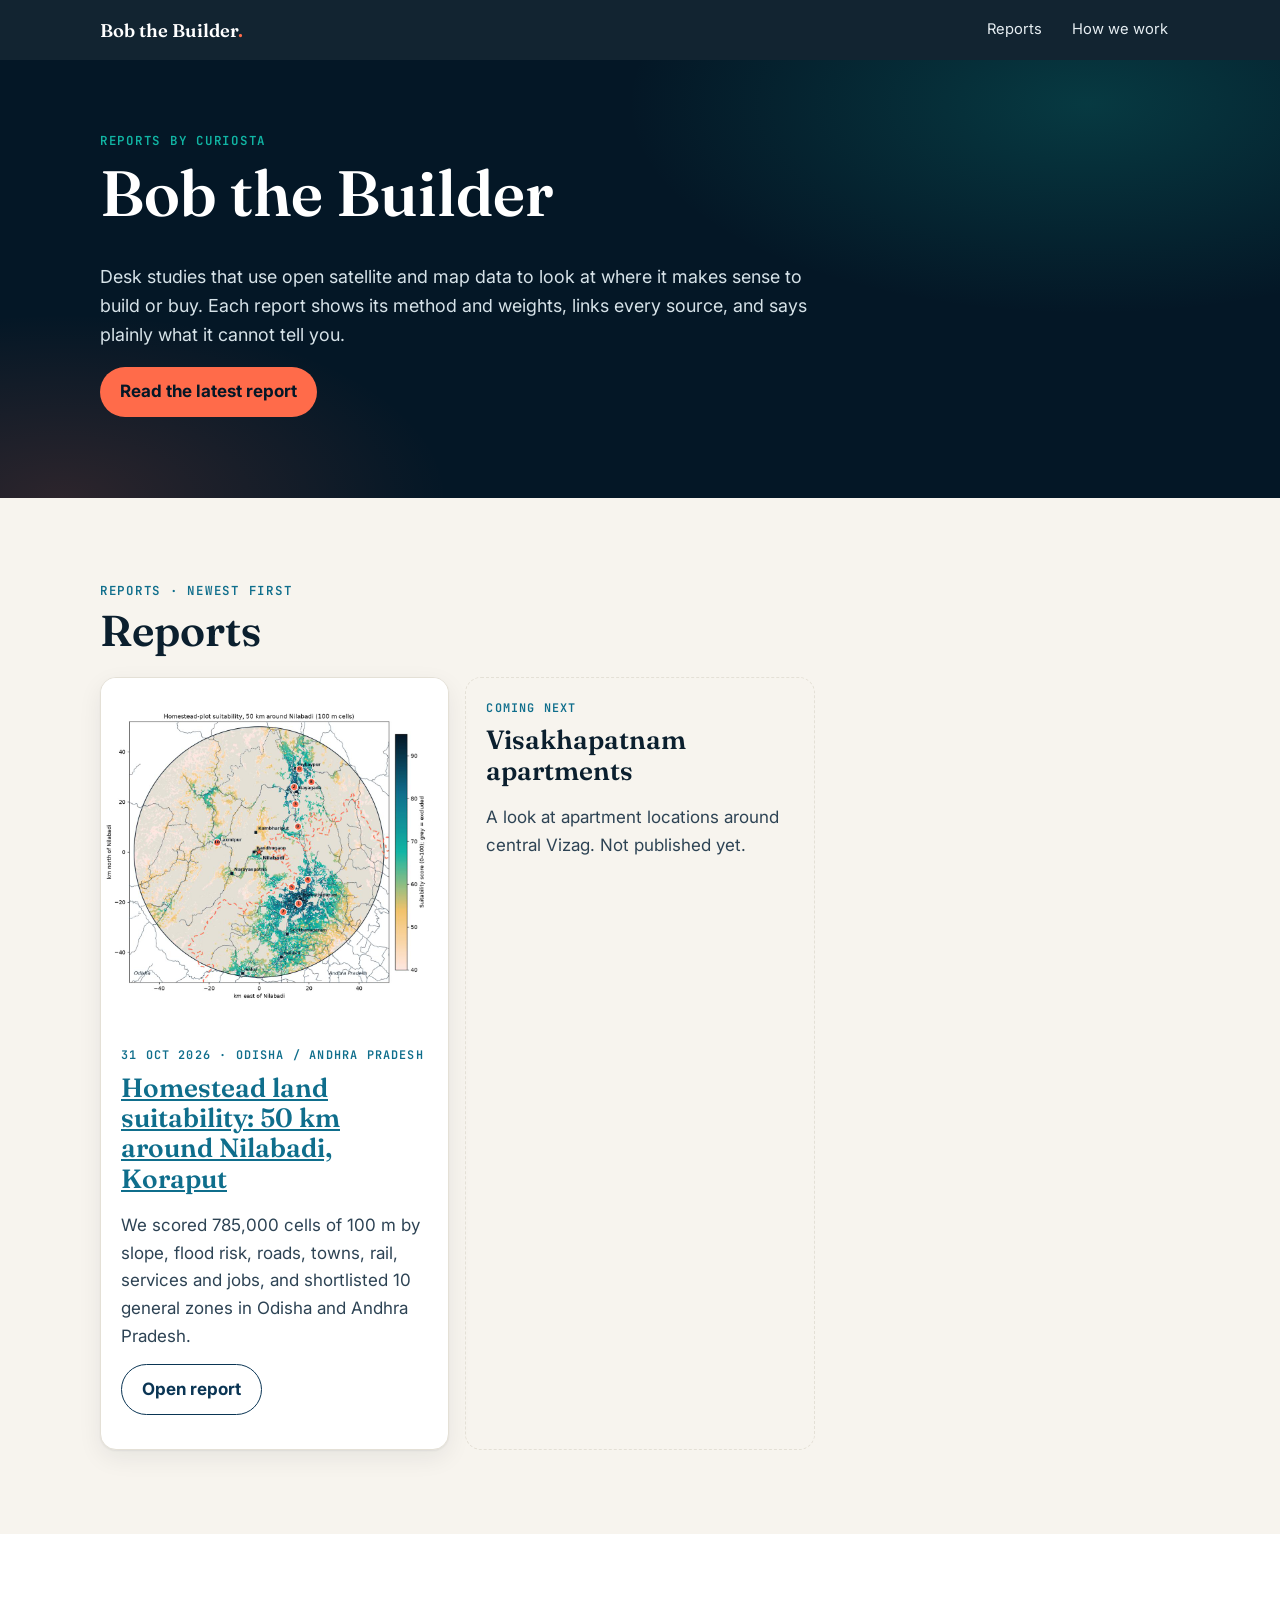
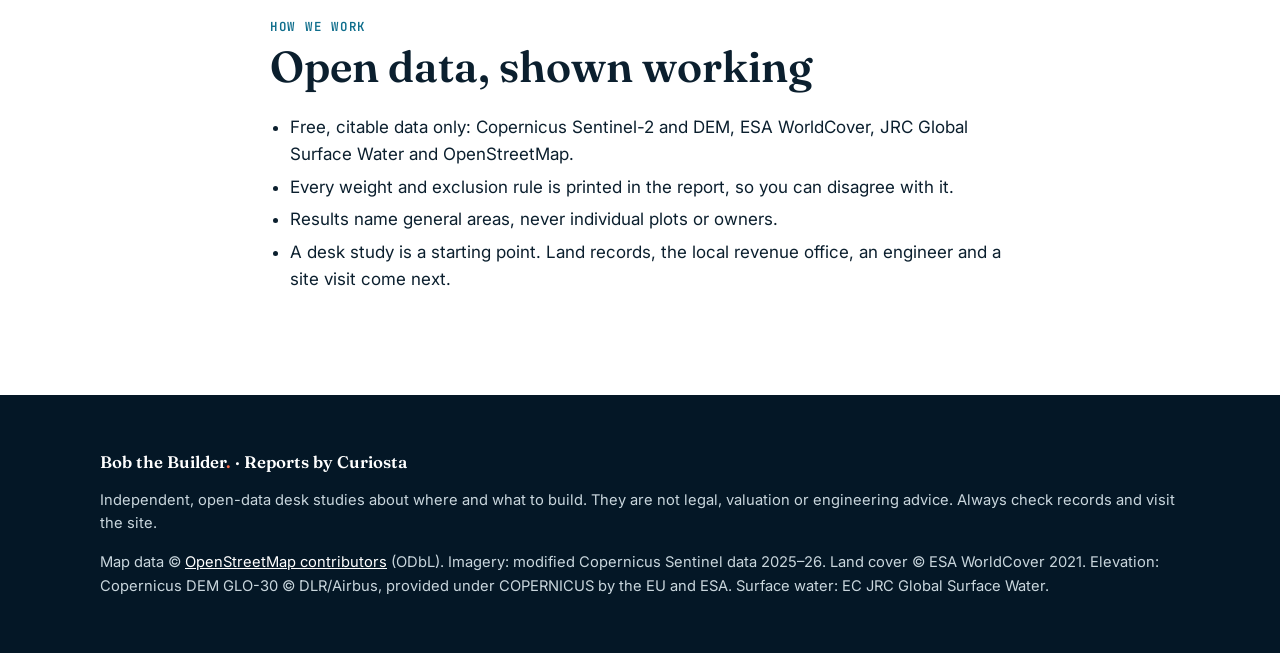
==== index.html @ 48f75773 "Add Bob reports site with Nilabadi 50 km land-suitability report" ====
<!doctype html><html lang="en"><head><meta charset="utf-8"><meta name="viewport" content="width=device-width,initial-scale=1">
<title>Bob the Builder · Reports by Curiosta</title><meta name="description" content="Open-data reports on where to build homes and buy property: satellite land-suitability studies, maps and checklists."><link rel="canonical" href="https://bob.curiosta.com/">
<meta property="og:type" content="website"><meta property="og:site_name" content="Bob the Builder · Reports by Curiosta"><meta property="og:title" content="Bob the Builder · Reports by Curiosta"><meta property="og:description" content="Open-data reports on where to build homes and buy property: satellite land-suitability studies, maps and checklists."><meta property="og:url" content="https://bob.curiosta.com/"><meta property="og:image" content="https://bob.curiosta.com/reports/nilabadi-50km-land/img/map_suit.jpg">
<meta name="twitter:card" content="summary_large_image"><meta name="theme-color" content="#041726">
<link rel="icon" href="/favicon.svg" type="image/svg+xml"><link rel="preconnect" href="https://fonts.googleapis.com"><link rel="preconnect" href="https://fonts.gstatic.com" crossorigin><link rel="stylesheet" href="https://fonts.googleapis.com/css2?family=Fraunces:ital,opsz,wght@0,9..144,400;0,9..144,600;1,9..144,500&family=Inter:wght@400;500;600;700;800&family=JetBrains+Mono:wght@500;600;700&display=swap"><link rel="stylesheet" href="/assets/style.css"></head><body><a class="skip" href="#main">Skip to content</a><nav class="top" aria-label="Main"><div class="wrap"><a class="brand" href="/">Bob the Builder<span>.</span></a><div class="navlinks"><a href="#reports">Reports</a><a href="#method">How we work</a></div></div></nav><header class="hero"><div class="wrap"><p class="eyebrow">Reports by Curiosta</p><h1>Bob the Builder</h1>
<p class="lead">Desk studies that use open satellite and map data to look at where it makes sense to build or buy. Each report shows its method and weights, links every source, and says plainly what it cannot tell you.</p>
<p><a class="btn btn-primary" href="/reports/nilabadi-50km-land/">Read the latest report</a></p></div></header>
<main id="main"><section class="block" id="reports"><div class="wrap"><p class="eyebrow">Reports · newest first</p><h2>Reports</h2><div class="grid">
<article class="card"><a href="/reports/nilabadi-50km-land/"><img src="/reports/nilabadi-50km-land/img/map_suit.jpg" alt="Suitability map of the 50 km circle around Nilabadi, with ten numbered zones" width="1040" height="1040" loading="lazy"></a>
<div class="body"><p class="tag">31 Oct 2026 · Odisha / Andhra Pradesh</p><h3><a href="/reports/nilabadi-50km-land/">Homestead land suitability: 50 km around Nilabadi, Koraput</a></h3>
<p>We scored 785,000 cells of 100 m by slope, flood risk, roads, towns, rail, services and jobs, and shortlisted 10 general zones in Odisha and Andhra Pradesh.</p>
<p style="margin-top:auto"><a class="btn btn-ghost" href="/reports/nilabadi-50km-land/">Open report</a></p></div></article>
<article class="card soon"><div class="body"><p class="tag">Coming next</p><h3>Visakhapatnam apartments</h3><p>A look at apartment locations around central Vizag. Not published yet.</p></div></article>
</div></div></section>
<section class="block alt" id="method"><div class="wrap narrow"><p class="eyebrow">How we work</p><h2>Open data, shown working</h2>
<ul class="clean"><li>Free, citable data only: Copernicus Sentinel-2 and DEM, ESA WorldCover, JRC Global Surface Water and OpenStreetMap.</li>
<li>Every weight and exclusion rule is printed in the report, so you can disagree with it.</li><li>Results name general areas, never individual plots or owners.</li>
<li>A desk study is a starting point. Land records, the local revenue office, an engineer and a site visit come next.</li></ul></div></section></main><footer><div class="wrap"><p class="brand">Bob the Builder<span style="color:var(--coral)">.</span> · Reports by Curiosta</p>
<p>Independent, open-data desk studies about where and what to build. They are not legal, valuation or engineering advice. Always check records and visit the site.</p>
<p>Map data © <a href="https://www.openstreetmap.org/copyright">OpenStreetMap contributors</a> (ODbL). Imagery: modified Copernicus Sentinel data 2025–26. Land cover © ESA WorldCover 2021. Elevation: Copernicus DEM GLO-30 © DLR/Airbus, provided under COPERNICUS by the EU and ESA. Surface water: EC JRC Global Surface Water.</p></div></footer></body></html>
---- assets/style.css ----
:root{--ink:#0b1f2e;--ink-2:#2d4354;--muted:#5d7180;--sea-900:#041726;--sea-800:#06243a;--sea-700:#0a3554;--sea-500:#0f6e8c;--teal:#11b5a4;--teal-soft:#d8f3ef;--coral:#ff6b4a;--coral-soft:#ffe7e0;--sand:#f7f4ee;--card:#fff;--line:#e4e0d6;--ok:#14866d;--bad:#c2412d;--radius:16px;--nav-h:60px;
--serif:"Fraunces",Georgia,serif;--sans:"Inter",system-ui,-apple-system,Segoe UI,Roboto,sans-serif;--mono:"JetBrains Mono",ui-monospace,Menlo,monospace;
--shadow:0 1px 2px rgba(4,23,38,.06),0 8px 24px rgba(4,23,38,.07)}
*{box-sizing:border-box}html{scroll-behavior:smooth;scroll-padding-top:calc(var(--nav-h) + 12px)}
body{margin:0;background:var(--sand);color:var(--ink);font:17px/1.62 var(--sans);overflow-x:hidden}
@media(max-width:640px){body{font-size:16px}}
img{max-width:100%;height:auto;display:block}
a{color:var(--sea-500)}a:hover{color:var(--sea-700)}
h1,h2,h3{font-family:var(--serif);font-weight:600;line-height:1.15;margin:0 0 .5em;color:inherit}
h1{font-size:clamp(2.3rem,5vw,4rem)}.page-hero h1{font-size:clamp(2rem,4.4vw,3.3rem)}
h2{font-size:clamp(1.9rem,3.4vw,2.7rem)}h3{font-size:clamp(1.3rem,2.2vw,1.65rem)}h4{font:700 1.1rem var(--sans);margin:0 0 .4em}
.wrap{max-width:1120px;margin:0 auto;padding:0 20px}.narrow{max-width:780px}
.eyebrow{font:600 .78rem var(--mono);text-transform:uppercase;letter-spacing:.14em;color:var(--sea-500);margin:0 0 .6em}
.dark .eyebrow,.hero .eyebrow{color:var(--teal)}
.skip{position:absolute;left:-999px}.skip:focus{left:12px;top:12px;z-index:100;background:#fff;padding:8px 12px;border-radius:8px}
nav.top{position:sticky;top:0;z-index:50;background:rgba(4,23,38,.94);backdrop-filter:blur(8px);color:#fff;min-height:var(--nav-h)}
nav.top .wrap{display:flex;align-items:center;gap:20px;min-height:var(--nav-h);flex-wrap:wrap}
.brand{font:600 1.15rem var(--serif);color:#fff;text-decoration:none;white-space:nowrap}.brand span{color:var(--coral)}
.navlinks{display:flex;gap:6px;overflow-x:auto;scrollbar-width:none;margin-left:auto}
.navlinks a{color:#e6eef2;text-decoration:none;font-size:.92rem;padding:6px 12px;border-radius:999px;white-space:nowrap}
.navlinks a:hover,.navlinks a:focus{background:var(--sea-700);color:#fff}
@media(max-width:700px){.navlinks{margin-left:0;width:100%;padding-bottom:8px}}
.hero{background:radial-gradient(60% 80% at 85% 10%,rgba(17,181,164,.22),transparent 60%),radial-gradient(50% 70% at 5% 100%,rgba(255,107,74,.16),transparent 60%),var(--sea-900);color:#fff;padding:72px 0 64px}
.hero p.lead{color:#d6e2e8;font-size:1.12rem;max-width:720px}
.hero .meta{font:500 .85rem var(--mono);color:#b9cbd4}
section.block{padding:84px 0}@media(max-width:640px){section.block{padding:56px 0}}
.block.alt{background:#fff}.block.dark{background:var(--sea-900);color:#fff}
.grid{display:grid;grid-template-columns:repeat(3,1fr);gap:16px}
@media(max-width:960px){.grid{grid-template-columns:repeat(2,1fr)}}@media(max-width:640px){.grid{grid-template-columns:1fr}}
.card{background:var(--card);border:1px solid var(--line);border-radius:var(--radius);box-shadow:var(--shadow);overflow:hidden;display:flex;flex-direction:column;transition:transform .2s}
.card:hover{transform:translateY(-2px)}.card .body{padding:18px 20px 20px;flex:1;display:flex;flex-direction:column}
.card p{color:var(--ink-2);margin:.3em 0 .8em}.card .tag{font:600 .74rem var(--mono);color:var(--sea-500);text-transform:uppercase;letter-spacing:.1em}
.card.soon{background:transparent;border-style:dashed;box-shadow:none}
.btn{display:inline-block;padding:11px 20px;border-radius:999px;font-weight:700;text-decoration:none;transition:background .2s}
.btn-primary{background:var(--coral);color:var(--sea-900)}.btn-primary:hover{background:#ff8466;color:var(--sea-900)}
.btn-ghost{border:1.5px solid currentColor;color:var(--sea-700)}.hero .btn-ghost{color:#fff}
.callout{background:var(--coral-soft);border-left:4px solid var(--bad);border-radius:12px;padding:16px 20px;margin:20px 0}
.callout.info{background:var(--teal-soft);border-left-color:var(--sea-500)}
.callout h4{margin-top:0}
figure{margin:24px 0}figcaption{font-size:.9rem;color:var(--muted);margin-top:8px}
figure img{border-radius:12px;border:1px solid var(--line)}
.tablewrap{overflow-x:auto;border:1px solid var(--line);border-radius:12px;background:#fff;margin:20px 0}
table{border-collapse:collapse;width:100%;font-size:.88rem}
th,td{padding:9px 10px;border-bottom:1px solid var(--line);text-align:left;vertical-align:top}
th{background:var(--sea-900);color:#fff;font-weight:600;position:sticky;top:0;white-space:nowrap}
td.num{text-align:right;font-variant-numeric:tabular-nums;white-space:nowrap}tr.bench td{background:var(--teal-soft)}
.score{font:700 .95rem var(--mono);color:var(--sea-700)}
#map{height:560px;border-radius:var(--radius);border:1px solid var(--line);margin:20px 0;z-index:1}
@media(max-width:640px){#map{height:420px}}
.zone{display:grid;grid-template-columns:220px 1fr;gap:20px;background:#fff;border:1px solid var(--line);border-radius:var(--radius);padding:18px;margin:16px 0}
.zone img{border-radius:10px;width:220px}
@media(max-width:640px){.zone{grid-template-columns:minmax(0,1fr)}.zone img{width:100%}}
.zone>div{min-width:0;overflow-wrap:anywhere}.zone dd{min-width:0}
.navlinks{min-width:0;max-width:100%}nav.top .wrap>*{min-width:0}
.zone dl{display:grid;grid-template-columns:max-content 1fr;gap:2px 14px;margin:8px 0;font-size:.9rem}
.zone dt{color:var(--muted)}.zone dd{margin:0}
.pro{color:var(--ok)}.con{color:var(--bad)}
ul.clean{padding-left:1.2em}ul.clean li{margin:.3em 0}
code{font:500 .88em var(--mono);background:var(--teal-soft);padding:1px 5px;border-radius:4px}
footer{background:var(--sea-900);color:#c9d6dd;padding:40px 0;font-size:.92rem}
footer a{color:#fff}footer .brand{font-size:1.05rem}
.toc{display:flex;flex-wrap:wrap;gap:8px;margin:20px 0 0}.toc a{background:var(--sea-700);color:#fff;text-decoration:none;padding:6px 12px;border-radius:999px;font-size:.88rem}
footer{overflow-wrap:anywhere}footer .wrap>*{min-width:0}
footer .brand{white-space:normal}
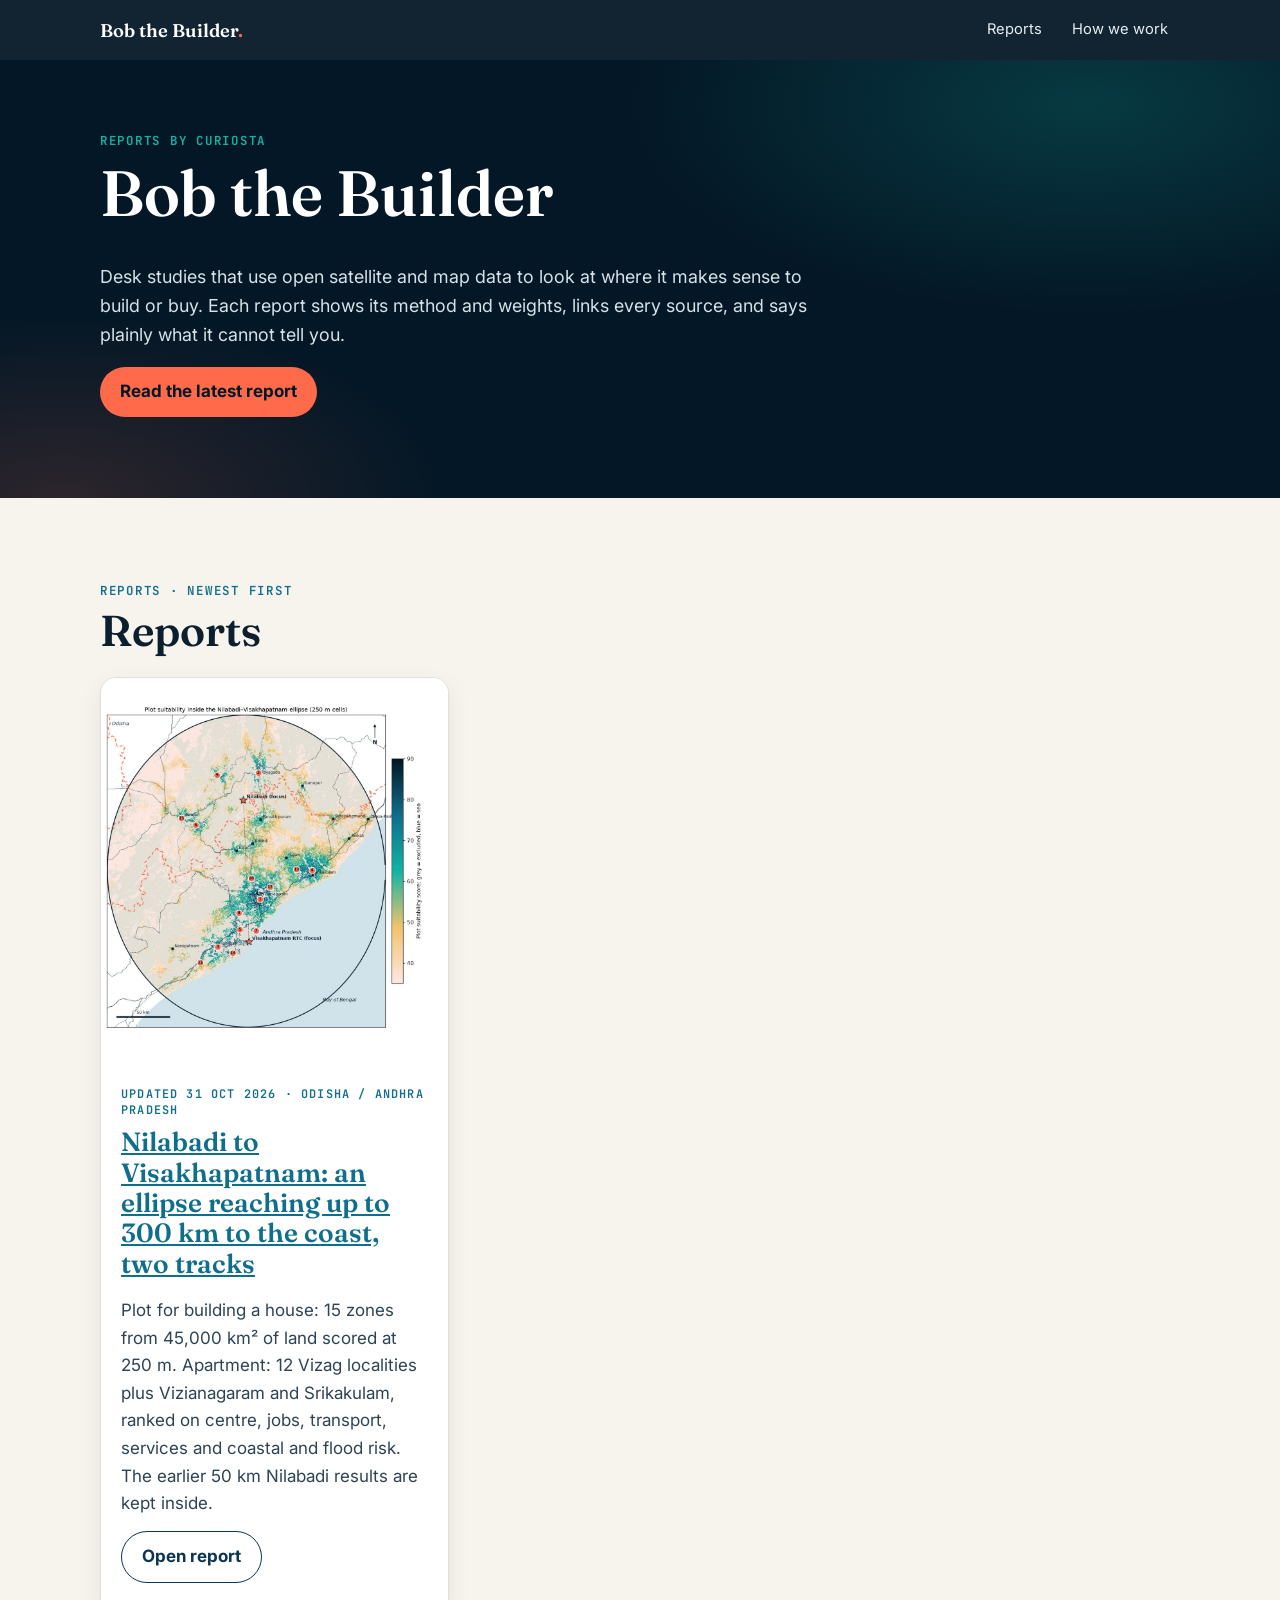
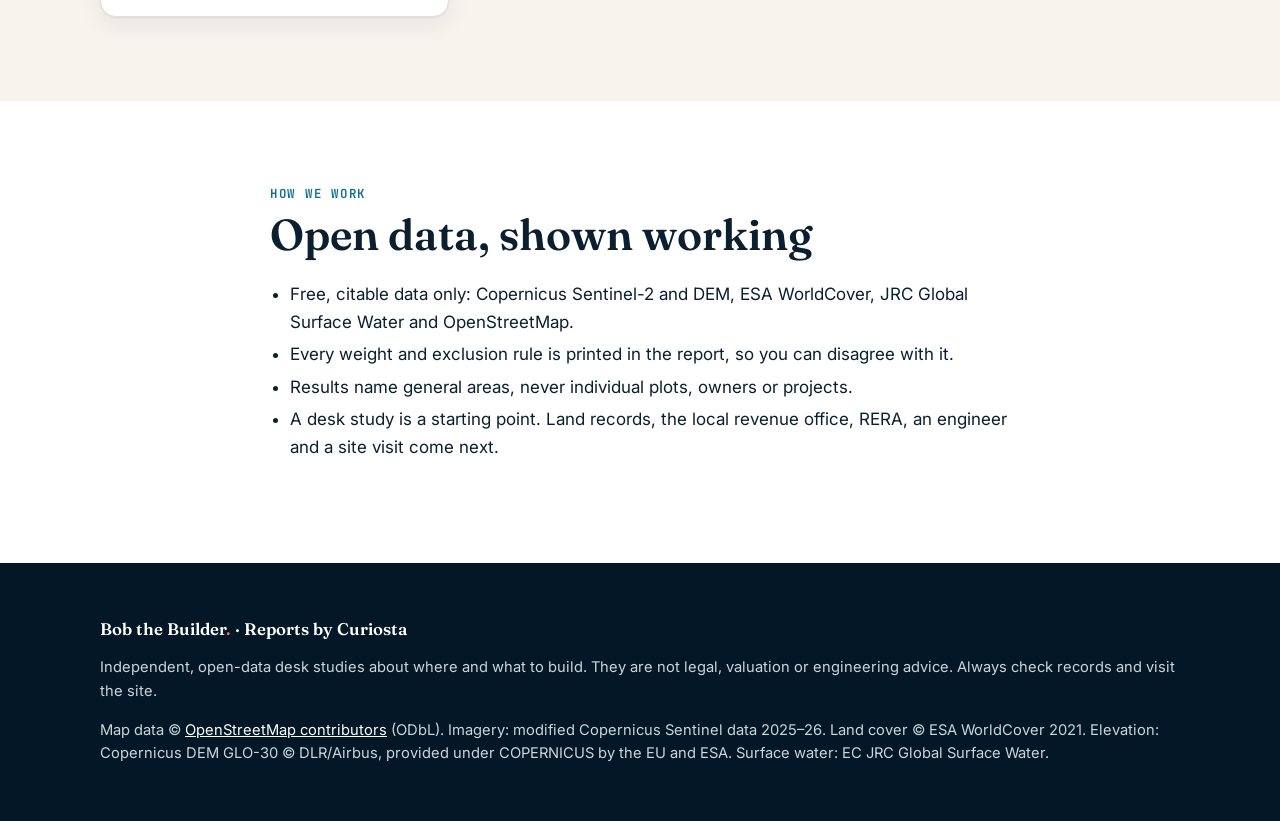
==== commit c446b2c6: "Expand Nilabadi report to 300 km Nilabadi–Vizag ellipse with plot and apartment tracks" ====
--- a/index.html
+++ b/index.html
@@ -1,20 +1,19 @@
 <!doctype html><html lang="en"><head><meta charset="utf-8"><meta name="viewport" content="width=device-width,initial-scale=1">
 <title>Bob the Builder · Reports by Curiosta</title><meta name="description" content="Open-data reports on where to build homes and buy property: satellite land-suitability studies, maps and checklists."><link rel="canonical" href="https://bob.curiosta.com/">
-<meta property="og:type" content="website"><meta property="og:site_name" content="Bob the Builder · Reports by Curiosta"><meta property="og:title" content="Bob the Builder · Reports by Curiosta"><meta property="og:description" content="Open-data reports on where to build homes and buy property: satellite land-suitability studies, maps and checklists."><meta property="og:url" content="https://bob.curiosta.com/"><meta property="og:image" content="https://bob.curiosta.com/reports/nilabadi-50km-land/img/map_suit.jpg">
+<meta property="og:type" content="website"><meta property="og:site_name" content="Bob the Builder · Reports by Curiosta"><meta property="og:title" content="Bob the Builder · Reports by Curiosta"><meta property="og:description" content="Open-data reports on where to build homes and buy property: satellite land-suitability studies, maps and checklists."><meta property="og:url" content="https://bob.curiosta.com/"><meta property="og:image" content="https://bob.curiosta.com/reports/nilabadi-50km-land/img/e2-map-suit.jpg">
 <meta name="twitter:card" content="summary_large_image"><meta name="theme-color" content="#041726">
 <link rel="icon" href="/favicon.svg" type="image/svg+xml"><link rel="preconnect" href="https://fonts.googleapis.com"><link rel="preconnect" href="https://fonts.gstatic.com" crossorigin><link rel="stylesheet" href="https://fonts.googleapis.com/css2?family=Fraunces:ital,opsz,wght@0,9..144,400;0,9..144,600;1,9..144,500&family=Inter:wght@400;500;600;700;800&family=JetBrains+Mono:wght@500;600;700&display=swap"><link rel="stylesheet" href="/assets/style.css"></head><body><a class="skip" href="#main">Skip to content</a><nav class="top" aria-label="Main"><div class="wrap"><a class="brand" href="/">Bob the Builder<span>.</span></a><div class="navlinks"><a href="#reports">Reports</a><a href="#method">How we work</a></div></div></nav><header class="hero"><div class="wrap"><p class="eyebrow">Reports by Curiosta</p><h1>Bob the Builder</h1>
 <p class="lead">Desk studies that use open satellite and map data to look at where it makes sense to build or buy. Each report shows its method and weights, links every source, and says plainly what it cannot tell you.</p>
 <p><a class="btn btn-primary" href="/reports/nilabadi-50km-land/">Read the latest report</a></p></div></header>
 <main id="main"><section class="block" id="reports"><div class="wrap"><p class="eyebrow">Reports · newest first</p><h2>Reports</h2><div class="grid">
-<article class="card"><a href="/reports/nilabadi-50km-land/"><img src="/reports/nilabadi-50km-land/img/map_suit.jpg" alt="Suitability map of the 50 km circle around Nilabadi, with ten numbered zones" width="1040" height="1040" loading="lazy"></a>
-<div class="body"><p class="tag">31 Oct 2026 · Odisha / Andhra Pradesh</p><h3><a href="/reports/nilabadi-50km-land/">Homestead land suitability: 50 km around Nilabadi, Koraput</a></h3>
-<p>We scored 785,000 cells of 100 m by slope, flood risk, roads, towns, rail, services and jobs, and shortlisted 10 general zones in Odisha and Andhra Pradesh.</p>
+<article class="card"><a href="/reports/nilabadi-50km-land/"><img src="/reports/nilabadi-50km-land/img/e2-map-suit.jpg" alt="Suitability map of the ellipse from Nilabadi to Visakhapatnam, with 15 numbered zones" width="1080" height="1200" loading="lazy"></a>
+<div class="body"><p class="tag">Updated 31 Oct 2026 · Odisha / Andhra Pradesh</p><h3><a href="/reports/nilabadi-50km-land/">Nilabadi to Visakhapatnam: an ellipse reaching up to 300 km to the coast, two tracks</a></h3>
+<p>Plot for building a house: 15 zones from 45,000 km² of land scored at 250 m. Apartment: 12 Vizag localities plus Vizianagaram and Srikakulam, ranked on centre, jobs, transport, services and coastal and flood risk. The earlier 50 km Nilabadi results are kept inside.</p>
 <p style="margin-top:auto"><a class="btn btn-ghost" href="/reports/nilabadi-50km-land/">Open report</a></p></div></article>
-<article class="card soon"><div class="body"><p class="tag">Coming next</p><h3>Visakhapatnam apartments</h3><p>A look at apartment locations around central Vizag. Not published yet.</p></div></article>
 </div></div></section>
 <section class="block alt" id="method"><div class="wrap narrow"><p class="eyebrow">How we work</p><h2>Open data, shown working</h2>
 <ul class="clean"><li>Free, citable data only: Copernicus Sentinel-2 and DEM, ESA WorldCover, JRC Global Surface Water and OpenStreetMap.</li>
-<li>Every weight and exclusion rule is printed in the report, so you can disagree with it.</li><li>Results name general areas, never individual plots or owners.</li>
-<li>A desk study is a starting point. Land records, the local revenue office, an engineer and a site visit come next.</li></ul></div></section></main><footer><div class="wrap"><p class="brand">Bob the Builder<span style="color:var(--coral)">.</span> · Reports by Curiosta</p>
+<li>Every weight and exclusion rule is printed in the report, so you can disagree with it.</li><li>Results name general areas, never individual plots, owners or projects.</li>
+<li>A desk study is a starting point. Land records, the local revenue office, RERA, an engineer and a site visit come next.</li></ul></div></section></main><footer><div class="wrap"><p class="brand">Bob the Builder<span style="color:var(--coral)">.</span> · Reports by Curiosta</p>
 <p>Independent, open-data desk studies about where and what to build. They are not legal, valuation or engineering advice. Always check records and visit the site.</p>
 <p>Map data © <a href="https://www.openstreetmap.org/copyright">OpenStreetMap contributors</a> (ODbL). Imagery: modified Copernicus Sentinel data 2025–26. Land cover © ESA WorldCover 2021. Elevation: Copernicus DEM GLO-30 © DLR/Airbus, provided under COPERNICUS by the EU and ESA. Surface water: EC JRC Global Surface Water.</p></div></footer></body></html>
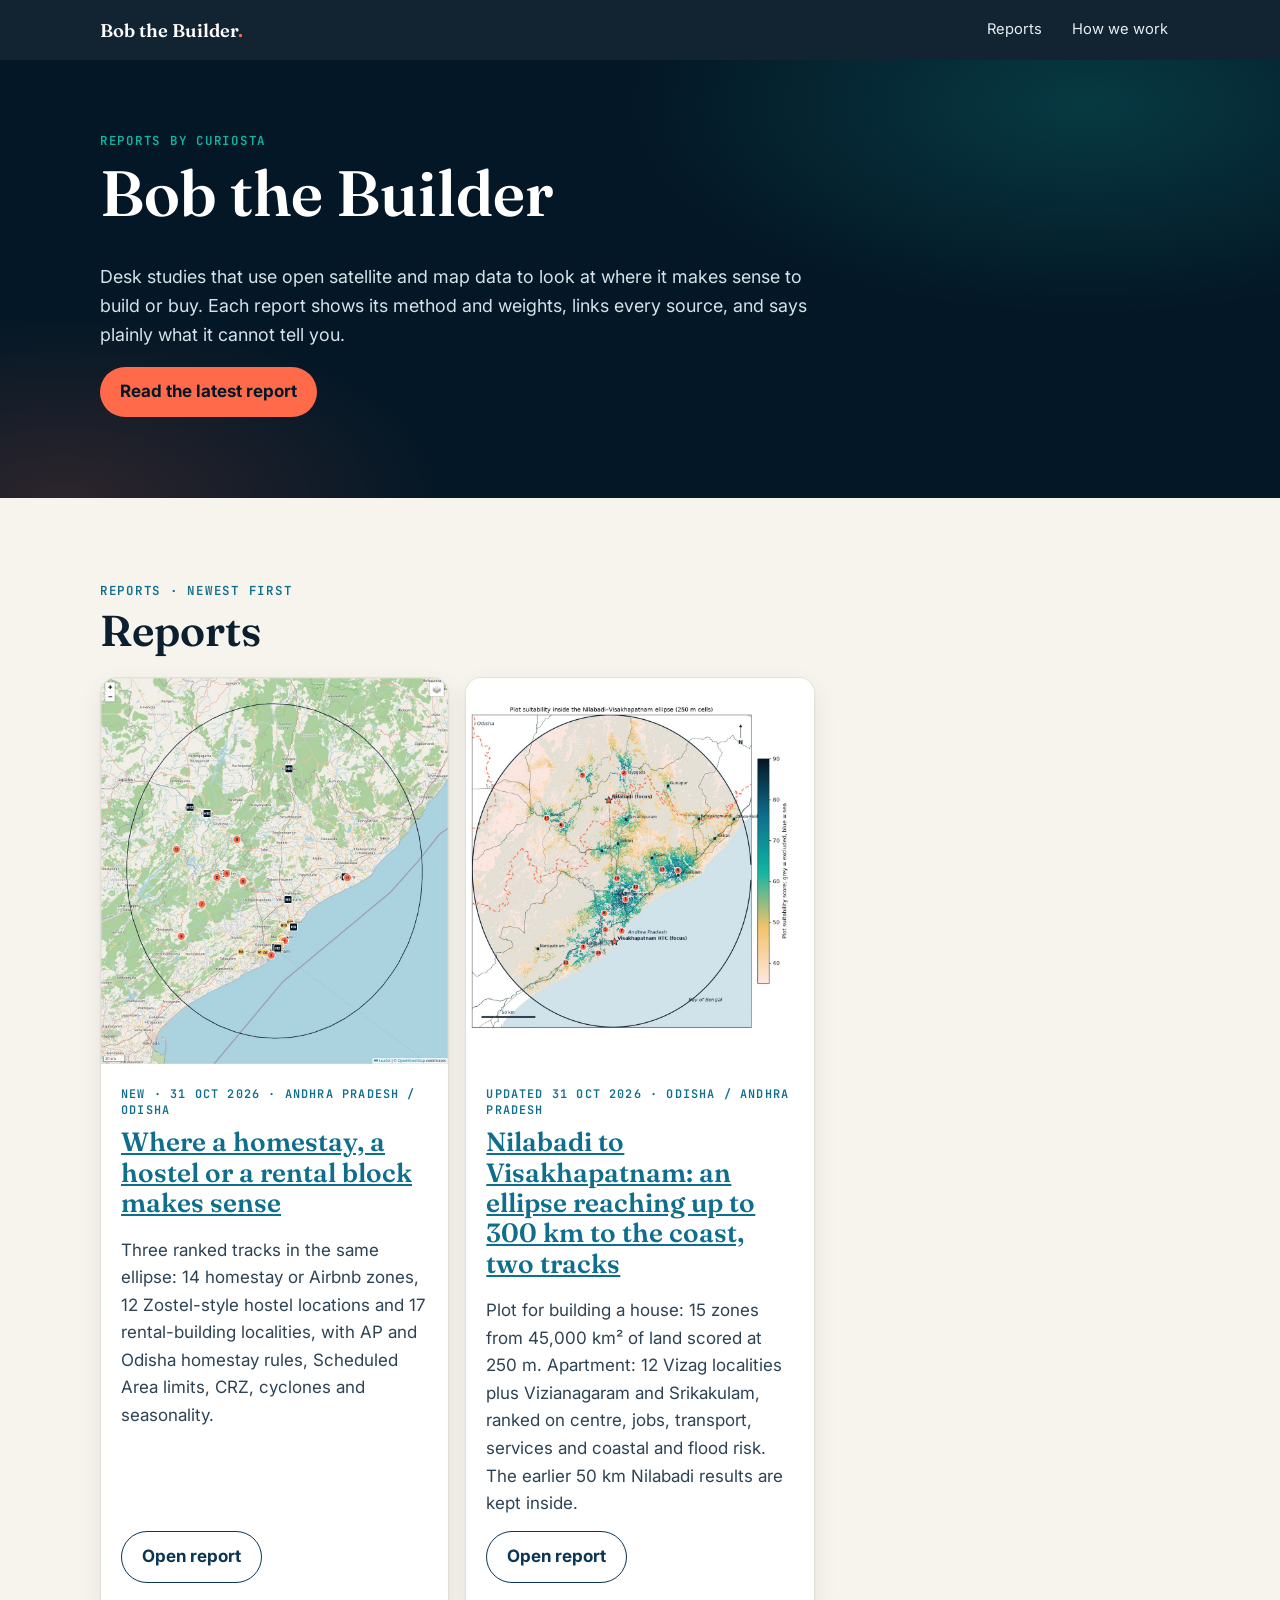
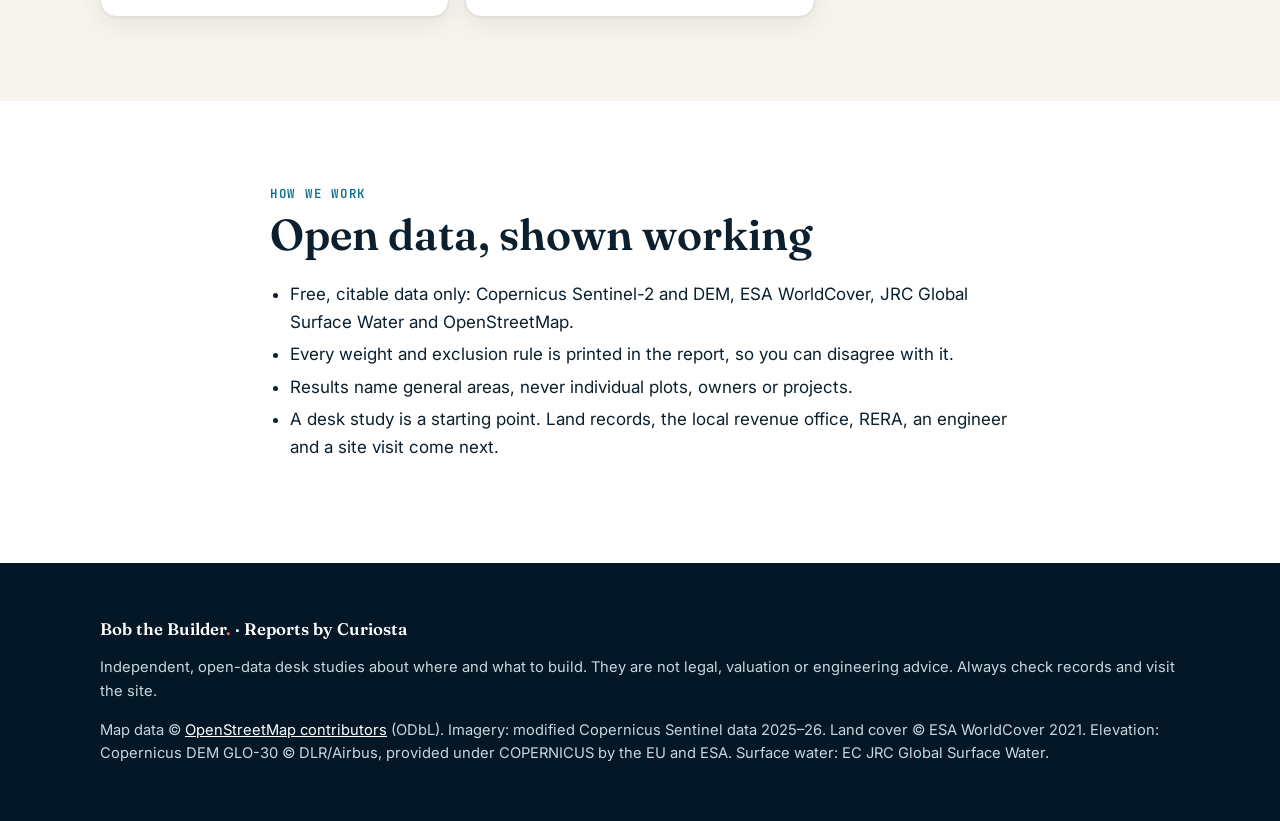
==== commit 657f8b37: "Add stay-and-rental-sites report (homestay, hostel, rental-building tracks) and cross-link from home" ====
--- a/index.html
+++ b/index.html
@@ -4,8 +4,12 @@
 <meta name="twitter:card" content="summary_large_image"><meta name="theme-color" content="#041726">
 <link rel="icon" href="/favicon.svg" type="image/svg+xml"><link rel="preconnect" href="https://fonts.googleapis.com"><link rel="preconnect" href="https://fonts.gstatic.com" crossorigin><link rel="stylesheet" href="https://fonts.googleapis.com/css2?family=Fraunces:ital,opsz,wght@0,9..144,400;0,9..144,600;1,9..144,500&family=Inter:wght@400;500;600;700;800&family=JetBrains+Mono:wght@500;600;700&display=swap"><link rel="stylesheet" href="/assets/style.css"></head><body><a class="skip" href="#main">Skip to content</a><nav class="top" aria-label="Main"><div class="wrap"><a class="brand" href="/">Bob the Builder<span>.</span></a><div class="navlinks"><a href="#reports">Reports</a><a href="#method">How we work</a></div></div></nav><header class="hero"><div class="wrap"><p class="eyebrow">Reports by Curiosta</p><h1>Bob the Builder</h1>
 <p class="lead">Desk studies that use open satellite and map data to look at where it makes sense to build or buy. Each report shows its method and weights, links every source, and says plainly what it cannot tell you.</p>
-<p><a class="btn btn-primary" href="/reports/nilabadi-50km-land/">Read the latest report</a></p></div></header>
+<p><a class="btn btn-primary" href="/reports/stay-and-rental-sites/">Read the latest report</a></p></div></header>
 <main id="main"><section class="block" id="reports"><div class="wrap"><p class="eyebrow">Reports · newest first</p><h2>Reports</h2><div class="grid">
+<article class="card"><a href="/reports/stay-and-rental-sites/"><img src="/reports/stay-and-rental-sites/img/stay-map.jpg" alt="Map of the Nilabadi to Visakhapatnam ellipse with ranked homestay, hostel and rental zones" width="1080" height="1200" loading="lazy"></a>
+<div class="body"><p class="tag">New · 31 Oct 2026 · Andhra Pradesh / Odisha</p><h3><a href="/reports/stay-and-rental-sites/">Where a homestay, a hostel or a rental block makes sense</a></h3>
+<p>Three ranked tracks in the same ellipse: 14 homestay or Airbnb zones, 12 Zostel-style hostel locations and 17 rental-building localities, with AP and Odisha homestay rules, Scheduled Area limits, CRZ, cyclones and seasonality.</p>
+<p style="margin-top:auto"><a class="btn btn-ghost" href="/reports/stay-and-rental-sites/">Open report</a></p></div></article>
 <article class="card"><a href="/reports/nilabadi-50km-land/"><img src="/reports/nilabadi-50km-land/img/e2-map-suit.jpg" alt="Suitability map of the ellipse from Nilabadi to Visakhapatnam, with 15 numbered zones" width="1080" height="1200" loading="lazy"></a>
 <div class="body"><p class="tag">Updated 31 Oct 2026 · Odisha / Andhra Pradesh</p><h3><a href="/reports/nilabadi-50km-land/">Nilabadi to Visakhapatnam: an ellipse reaching up to 300 km to the coast, two tracks</a></h3>
 <p>Plot for building a house: 15 zones from 45,000 km² of land scored at 250 m. Apartment: 12 Vizag localities plus Vizianagaram and Srikakulam, ranked on centre, jobs, transport, services and coastal and flood risk. The earlier 50 km Nilabadi results are kept inside.</p>
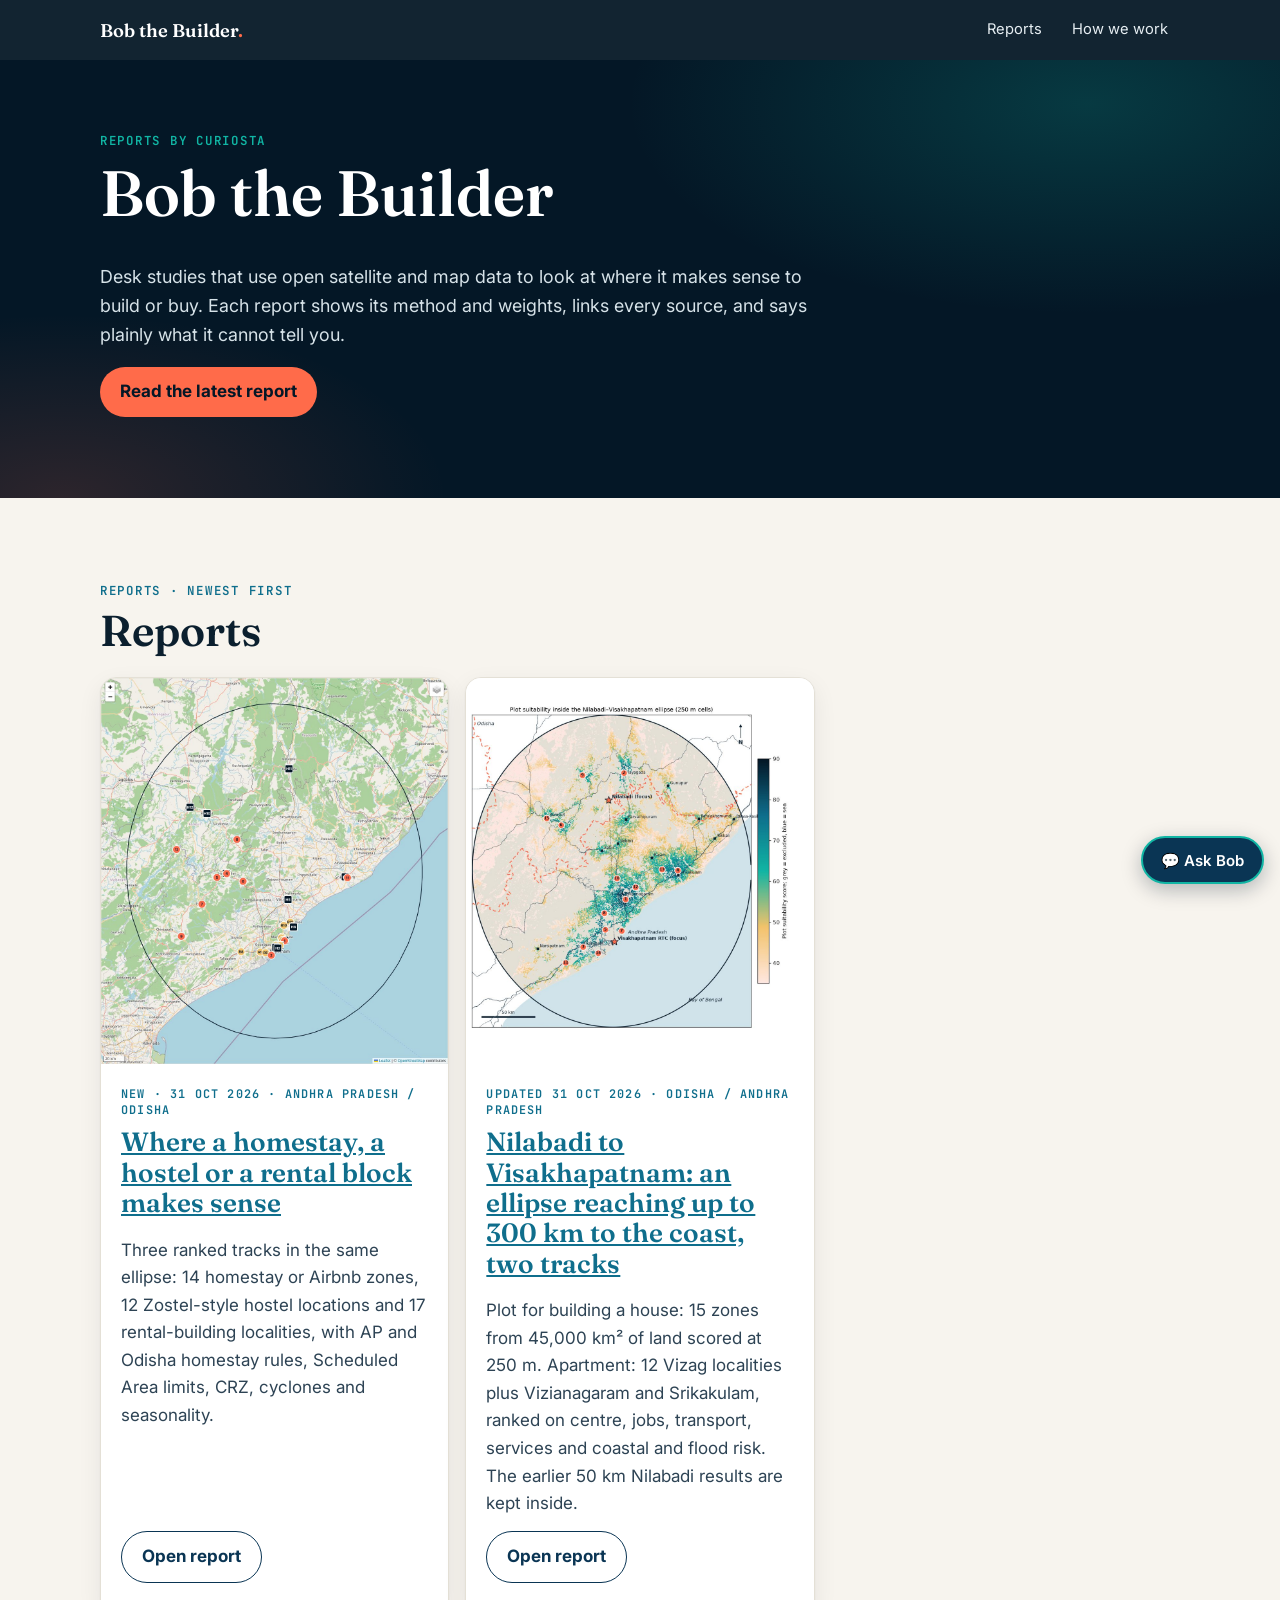
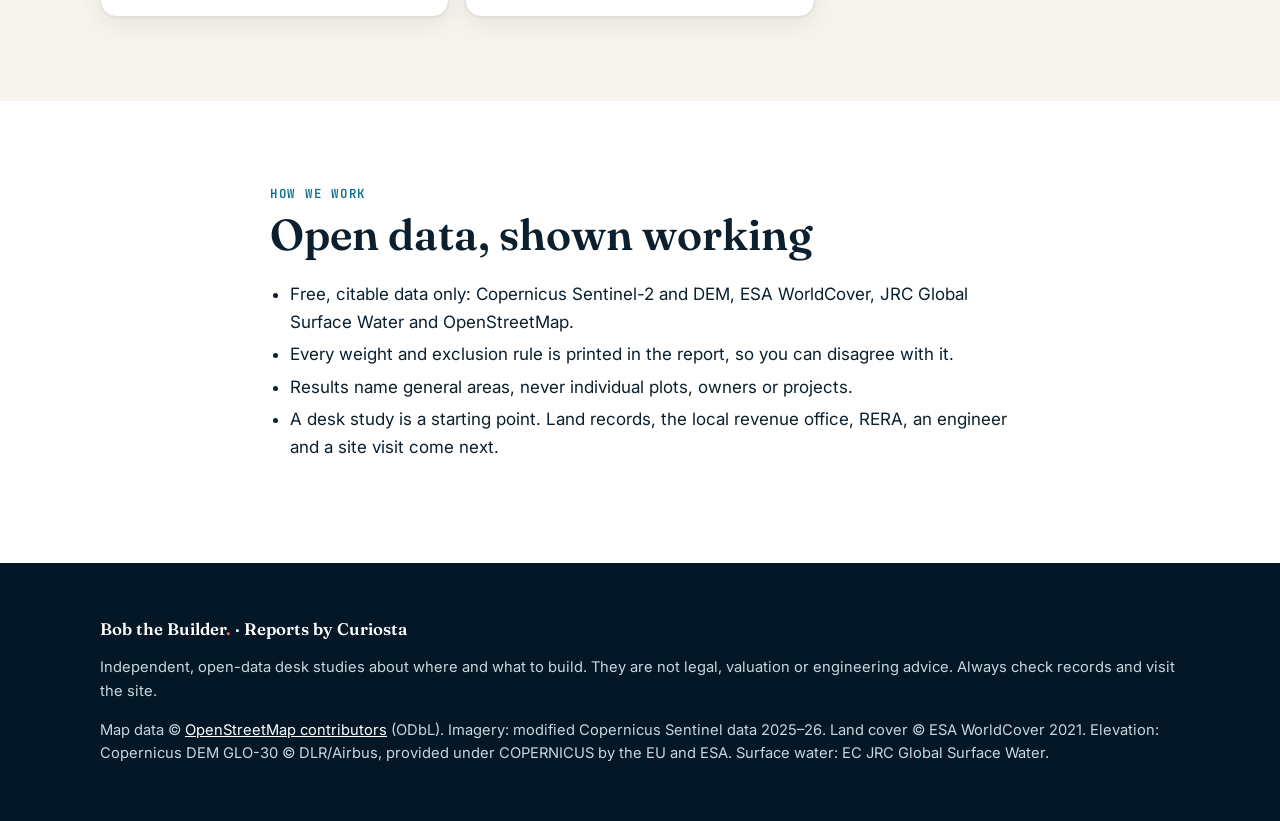
==== commit 8db03523: "Add Ask Bob chat widget and site search index" ====
--- a/index.html
+++ b/index.html
@@ -20,4 +20,5 @@
 <li>Every weight and exclusion rule is printed in the report, so you can disagree with it.</li><li>Results name general areas, never individual plots, owners or projects.</li>
 <li>A desk study is a starting point. Land records, the local revenue office, RERA, an engineer and a site visit come next.</li></ul></div></section></main><footer><div class="wrap"><p class="brand">Bob the Builder<span style="color:var(--coral)">.</span> · Reports by Curiosta</p>
 <p>Independent, open-data desk studies about where and what to build. They are not legal, valuation or engineering advice. Always check records and visit the site.</p>
-<p>Map data © <a href="https://www.openstreetmap.org/copyright">OpenStreetMap contributors</a> (ODbL). Imagery: modified Copernicus Sentinel data 2025–26. Land cover © ESA WorldCover 2021. Elevation: Copernicus DEM GLO-30 © DLR/Airbus, provided under COPERNICUS by the EU and ESA. Surface water: EC JRC Global Surface Water.</p></div></footer></body></html>+<p>Map data © <a href="https://www.openstreetmap.org/copyright">OpenStreetMap contributors</a> (ODbL). Imagery: modified Copernicus Sentinel data 2025–26. Land cover © ESA WorldCover 2021. Elevation: Copernicus DEM GLO-30 © DLR/Airbus, provided under COPERNICUS by the EU and ESA. Surface water: EC JRC Global Surface Water.</p></div></footer><script src="/assets/chat/chat-loader.js" defer></script>
+</body></html>
